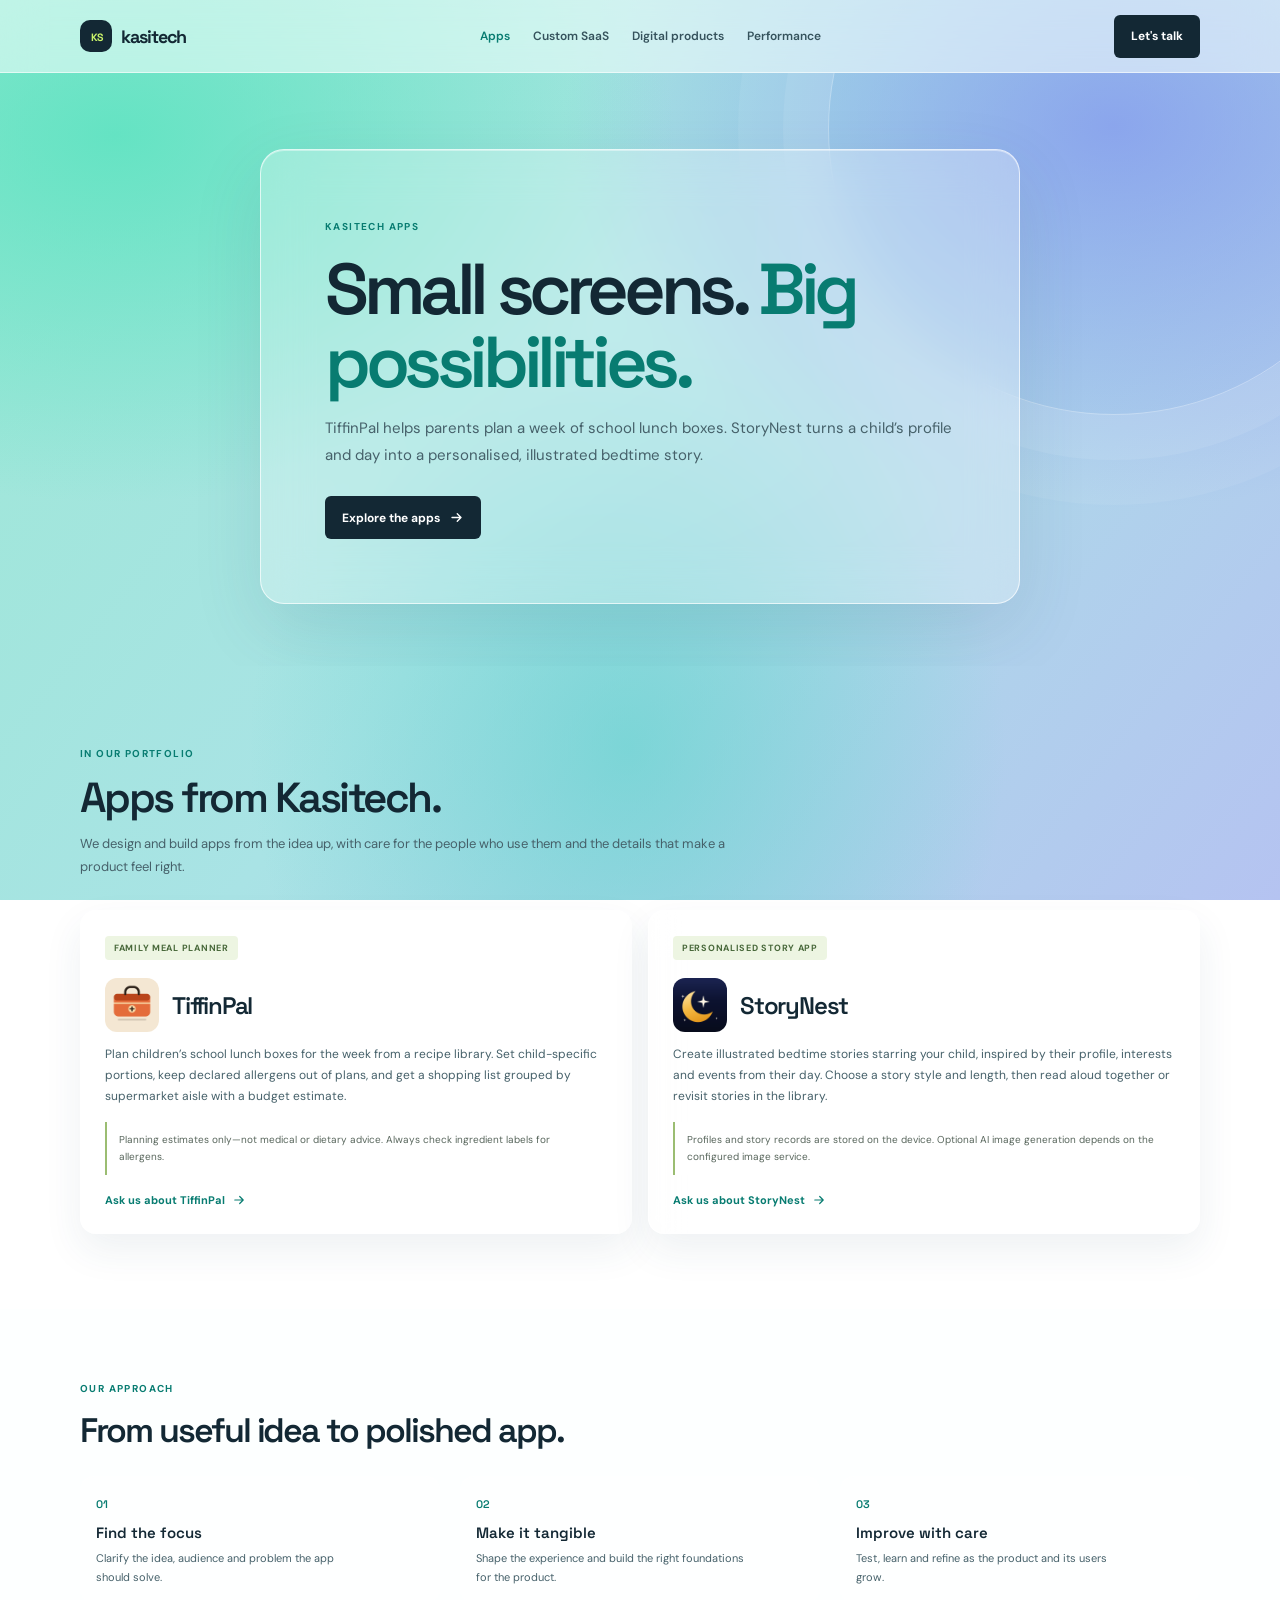
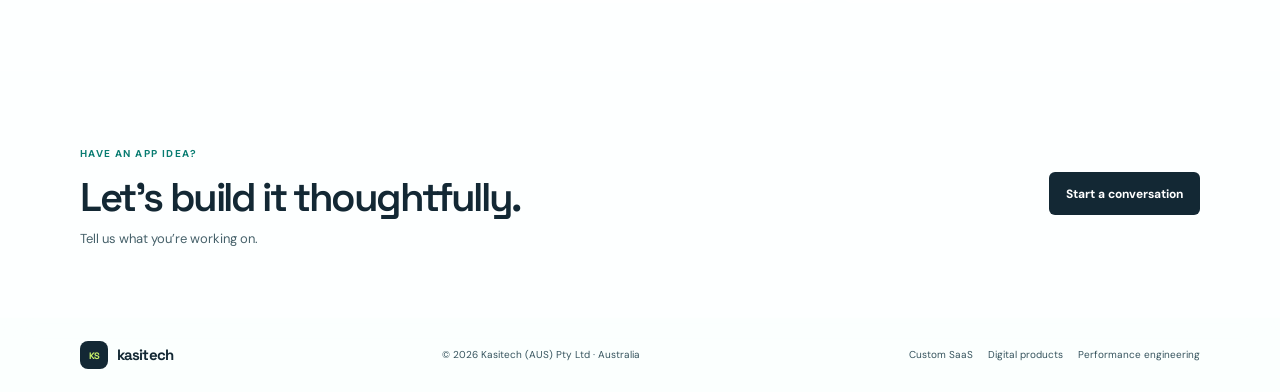
==== apps.html @ 49cd6cae "Redesign Kasitech website Co-authored-by: Copilot <223556219+Copilot@users.noreply.github.com>" ====
<!DOCTYPE html>
<html lang="en">
<head>
<meta charset="UTF-8">
<meta name="viewport" content="width=device-width, initial-scale=1.0">
<title>TiffinPal &amp; StoryNest Apps | Kasitech</title>
<meta name="description" content="Plan a week of children's school lunches with TiffinPal, or create personalised illustrated bedtime stories with StoryNest.">
<meta name="theme-color" content="#9be8d4">
<link rel="icon" type="image/png" href="favicon.png">
<link rel="preconnect" href="https://fonts.googleapis.com">
<link rel="preconnect" href="https://fonts.gstatic.com" crossorigin>
<link href="https://fonts.googleapis.com/css2?family=DM+Sans:wght@400;500;600;700&family=Space+Grotesk:wght@400;500;600;700&display=swap" rel="stylesheet">
<link rel="stylesheet" href="portfolio.css">
</head>
<body>
<header>
    <nav class="nav shell" aria-label="Main navigation">
        <a class="brand" href="index.html"><span class="brand-mark" aria-hidden="true"><svg viewBox="0 0 40 40"><text x="20" y="27" text-anchor="middle" fill="currentColor" font-family="Space Grotesk, sans-serif" font-size="17" font-weight="700" letter-spacing="-1.5">KS</text></svg></span>kasitech</a>
        <div class="nav-links">
            <a href="apps.html" aria-current="page">Apps</a>
            <a href="custom-saas.html">Custom SaaS</a>
            <a href="digital-products.html">Digital products</a>
            <a href="performance.html">Performance</a>
        </div>
        <a class="button" href="index.html#contact">Let's talk</a>
    </nav>
</header>
<main>
    <section class="hero">
        <div class="shell hero-inner">
            <span class="eyebrow">Kasitech apps</span>
            <h1>Small screens. <span>Big possibilities.</span></h1>
            <p>TiffinPal helps parents plan a week of school lunch boxes. StoryNest turns a child’s profile and day into a personalised, illustrated bedtime story.</p>
            <a class="button" href="#portfolio">Explore the apps
                <svg viewBox="0 0 20 20" fill="none" aria-hidden="true"><path d="M4 10h12m-5-5 5 5-5 5" stroke="currentColor" stroke-width="1.8" stroke-linecap="round" stroke-linejoin="round"/></svg>
            </a>
        </div>
    </section>
    <section class="section" id="portfolio">
        <div class="shell">
            <div class="section-heading">
                <span class="eyebrow">In our portfolio</span>
                <h2>Apps from Kasitech.</h2>
                <p>We design and build apps from the idea up, with care for the people who use them and the details that make a product feel right.</p>
            </div>
            <div class="product-grid">
                <article class="product-card">
                    <span class="product-label">Family meal planner</span>
                    <div class="product-brand"><img src="assets/products/tiffinpal.png" alt="TiffinPal app icon"><h3>TiffinPal</h3></div>
                    <p>Plan children’s school lunch boxes for the week from a recipe library. Set child-specific portions, keep declared allergens out of plans, and get a shopping list grouped by supermarket aisle with a budget estimate.</p>
                    <div class="product-note">Planning estimates only—not medical or dietary advice. Always check ingredient labels for allergens.</div>
                    <a href="index.html?product=TiffinPal#contact">Ask us about TiffinPal
                        <svg viewBox="0 0 20 20" fill="none" aria-hidden="true"><path d="M4 10h12m-5-5 5 5-5 5" stroke="currentColor" stroke-width="1.7" stroke-linecap="round" stroke-linejoin="round"/></svg>
                    </a>
                </article>
                <article class="product-card">
                    <span class="product-label">Personalised story app</span>
                    <div class="product-brand"><img src="assets/products/storynest.png" alt="StoryNest app icon"><h3>StoryNest</h3></div>
                    <p>Create illustrated bedtime stories starring your child, inspired by their profile, interests and events from their day. Choose a story style and length, then read aloud together or revisit stories in the library.</p>
                    <div class="product-note">Profiles and story records are stored on the device. Optional AI image generation depends on the configured image service.</div>
                    <a href="index.html?product=StoryNest#contact">Ask us about StoryNest
                        <svg viewBox="0 0 20 20" fill="none" aria-hidden="true"><path d="M4 10h12m-5-5 5 5-5 5" stroke="currentColor" stroke-width="1.7" stroke-linecap="round" stroke-linejoin="round"/></svg>
                    </a>
                </article>
            </div>
        </div>
    </section>
    <section class="approach">
        <div class="shell">
            <span class="eyebrow">Our approach</span>
            <h2>From useful idea to polished app.</h2>
            <div class="steps">
                <div class="step"><span>01</span><h3>Find the focus</h3><p>Clarify the idea, audience and problem the app should solve.</p></div>
                <div class="step"><span>02</span><h3>Make it tangible</h3><p>Shape the experience and build the right foundations for the product.</p></div>
                <div class="step"><span>03</span><h3>Improve with care</h3><p>Test, learn and refine as the product and its users grow.</p></div>
            </div>
        </div>
    </section>
    <section class="contact">
        <div class="shell contact-inner">
            <div><span class="eyebrow">Have an app idea?</span><h2>Let's build it thoughtfully.</h2><p>Tell us what you’re working on.</p></div>
            <a class="button" href="index.html#contact">Start a conversation</a>
        </div>
    </section>
</main>
<footer><div class="shell footer-inner">
    <a class="brand footer-brand" href="index.html"><span class="brand-mark" aria-hidden="true"><svg viewBox="0 0 40 40"><text x="20" y="27" text-anchor="middle" fill="currentColor" font-family="Space Grotesk, sans-serif" font-size="17" font-weight="700" letter-spacing="-1.5">KS</text></svg></span>kasitech</a>
    <span class="footer-note">© 2026 Kasitech (AUS) Pty Ltd · Australia</span>
    <div class="footer-links"><a href="custom-saas.html">Custom SaaS</a><a href="digital-products.html">Digital products</a><a href="performance.html">Performance engineering</a></div>
</div></footer>
</body>
</html>
---- portfolio.css ----
:root {
    --ink: #132834;
    --muted: #46616a;
    --paper: #9be8d4;
    --white: #fff;
    --green: #c9f36a;
    --green-dark: #087c71;
    --line: rgba(255, 255, 255, .66);
    --display: "Space Grotesk", sans-serif;
    --body: "DM Sans", sans-serif;
}

* { box-sizing: border-box; }
html { scroll-behavior: smooth; }
body {
    margin: 0;
    color: var(--ink);
    background:
        radial-gradient(ellipse at 9% 15%, rgba(84, 226, 189, .78), transparent 34%),
        radial-gradient(ellipse at 87% 14%, rgba(126, 145, 238, .72), transparent 35%),
        radial-gradient(ellipse at 49% 83%, rgba(94, 210, 204, .62), transparent 41%),
        linear-gradient(128deg, #9be8d4 0%, #a9e3e5 47%, #b5c3f1 100%);
    background-attachment: fixed;
    font-family: var(--body);
    -webkit-font-smoothing: antialiased;
}
a { color: inherit; }
.shell { width: min(1120px, calc(100% - 48px)); margin: 0 auto; }
header {
    position: sticky;
    top: 0;
    z-index: 5;
    border-bottom: 1px solid rgba(255, 255, 255, .58);
    background: rgba(245, 255, 253, .57);
    backdrop-filter: blur(20px);
    -webkit-backdrop-filter: blur(20px);
}
.nav { min-height: 72px; display: flex; align-items: center; justify-content: space-between; gap: 20px; }
.brand {
    display: inline-flex;
    align-items: center;
    gap: 9px;
    color: var(--ink);
    font: 700 18px var(--display);
    letter-spacing: -.06em;
    text-decoration: none;
}
.brand-mark { width: 32px; height: 32px; display: grid; place-items: center; border-radius: 10px; color: var(--green); background: var(--ink); }
.brand-mark svg { width: 25px; height: 25px; }
.nav-links { display: flex; flex-wrap: wrap; align-items: center; gap: 23px; }
.nav-links a { color: #35525c; font-size: 12px; font-weight: 600; text-decoration: none; }
.nav-links a:hover, .nav-links a[aria-current="page"] { color: var(--green-dark); }
.button {
    min-height: 43px;
    display: inline-flex;
    align-items: center;
    justify-content: center;
    gap: 9px;
    padding: 0 17px;
    border-radius: 6px;
    color: var(--white);
    background: var(--ink);
    font-size: 12px;
    font-weight: 700;
    text-decoration: none;
    transition: transform .2s ease, background .2s ease;
}
.button:hover { transform: translateY(-2px); background: #2b4237; }
.button svg { width: 15px; height: 15px; }
.eyebrow { color: var(--green-dark); font-size: 10px; font-weight: 700; letter-spacing: .14em; text-transform: uppercase; }
.hero { position: relative; overflow: hidden; padding: 76px 0 62px; }
.hero-inner {
    padding: clamp(30px, 6vw, 64px);
    border: 1px solid rgba(255, 255, 255, .68);
    border-radius: 24px;
    background: rgba(255, 255, 255, .28);
    box-shadow: 0 24px 70px rgba(38, 74, 103, .12), inset 0 1px 0 rgba(255, 255, 255, .4);
    backdrop-filter: blur(24px);
    -webkit-backdrop-filter: blur(24px);
}
.hero::after {
    position: absolute;
    top: -230px;
    right: -120px;
    width: 570px;
    height: 570px;
    border: 1px solid rgba(255, 255, 255, .35);
    border-radius: 50%;
    box-shadow: 0 0 0 45px rgba(255, 255, 255, .08), 0 0 0 90px rgba(255, 255, 255, .06);
    content: "";
}
.hero-inner { position: relative; z-index: 1; max-width: 760px; }
.hero h1 {
    margin: 18px 0 17px;
    font: 600 clamp(45px, 7vw, 72px)/1.01 var(--display);
    letter-spacing: -.075em;
}
.hero h1 span { color: #087c71; }
.hero p { max-width: 630px; margin: 0; color: var(--muted); font-size: 15px; line-height: 1.8; }
.hero .button { margin-top: 27px; }
.section { padding: 75px 0; }
.section-heading { max-width: 660px; margin-bottom: 32px; }
.section-heading h2 { margin: 13px 0 10px; font: 600 clamp(30px, 4vw, 42px)/1.1 var(--display); letter-spacing: -.06em; }
.section-heading p { margin: 0; color: var(--muted); font-size: 13px; line-height: 1.8; }
.product-grid { display: grid; grid-template-columns: repeat(2, 1fr); gap: 16px; }
.product-card {
    min-height: 245px;
    padding: 24px;
    border: 1px solid rgba(255, 255, 255, .8);
    border-radius: 16px;
    background: rgba(255, 255, 255, .36);
    box-shadow: 0 16px 38px rgba(38, 74, 103, .08);
    backdrop-filter: blur(20px);
    -webkit-backdrop-filter: blur(20px);
}
.product-label { display: inline-block; padding: 6px 9px; border-radius: 4px; color: #48683a; background: #edf5e2; font-size: 9px; font-weight: 700; letter-spacing: .08em; text-transform: uppercase; }
.product-brand { display: flex; align-items: center; gap: 13px; margin: 18px 0 12px; }
.product-brand img { width: 54px; height: 54px; flex: 0 0 54px; border-radius: 12px; object-fit: cover; }
.product-brand h3 { margin: 0; font: 600 24px var(--display); letter-spacing: -.05em; }
.product-card p { margin: 0; color: var(--muted); font-size: 12px; line-height: 1.75; }
.product-note { margin-top: 15px; padding: 10px 12px; border-left: 2px solid #9bbd72; color: #58665c; background: rgba(255, 255, 255, .38); font-size: 10px; line-height: 1.65; }
.product-card a { display: inline-flex; align-items: center; gap: 7px; margin-top: 18px; color: var(--green-dark); font-size: 11px; font-weight: 700; text-decoration: none; }
.product-card a:hover { text-decoration: underline; }
.product-card a svg { width: 14px; height: 14px; }
.product-links { display: flex; flex-wrap: wrap; align-items: center; gap: 9px 16px; margin-top: 18px; }
.product-card .product-links a { margin-top: 0; }
.product-card .product-links .product-website-link { padding: 7px 10px; border: 1px solid rgba(255, 255, 255, .86); border-radius: 999px; background: rgba(255, 255, 255, .38); }
.product-card .product-links .product-website-link:hover { background: rgba(255, 255, 255, .68); text-decoration: none; }
.single-card { max-width: 620px; }
.service-grid { display: grid; grid-template-columns: repeat(2, 1fr); gap: 16px; }
.service-card {
    display: flex;
    min-height: 230px;
    flex-direction: column;
    padding: 23px;
    border: 1px solid rgba(255, 255, 255, .8);
    border-radius: 16px;
    background: rgba(255, 255, 255, .36);
    box-shadow: 0 16px 38px rgba(38, 74, 103, .08);
    backdrop-filter: blur(20px);
    -webkit-backdrop-filter: blur(20px);
    text-decoration: none;
    transition: transform .2s ease, box-shadow .2s ease, border-color .2s ease;
}
.service-card:hover { transform: translateY(-3px); border-color: rgba(255, 255, 255, .98); background: rgba(255, 255, 255, .5); box-shadow: 0 18px 42px rgba(38, 74, 103, .14); }
.service-card-top { display: flex; align-items: center; justify-content: space-between; }
.service-number { color: #527b3d; font: 600 12px var(--display); }
.service-kind { color: #77827a; font-size: 9px; font-weight: 700; letter-spacing: .1em; text-transform: uppercase; }
.service-card h3 { margin: 20px 0 8px; font: 600 21px var(--display); letter-spacing: -.045em; }
.service-card p { margin: 0; color: var(--muted); font-size: 12px; line-height: 1.75; }
.service-link { display: flex; align-items: center; justify-content: space-between; gap: 10px; margin-top: auto; padding-top: 20px; color: var(--green-dark); font-size: 11px; font-weight: 700; }
.service-link svg { width: 15px; height: 15px; transition: transform .2s ease; }
.service-card:hover .service-link svg { transform: translateX(3px); }
.tools-strip { display: flex; flex-wrap: wrap; gap: 9px; margin-top: 26px; }
.tools-strip span { padding: 8px 11px; border: 1px solid rgba(255, 255, 255, .7); border-radius: 999px; color: #294850; background: rgba(255, 255, 255, .28); font-size: 10px; backdrop-filter: blur(12px); }
.approach { padding: 66px 0; color: var(--ink); border-top: 1px solid rgba(255, 255, 255, .45); border-bottom: 1px solid rgba(255, 255, 255, .45); background: rgba(244, 255, 253, .24); backdrop-filter: blur(16px); }
.approach h2 { margin: 12px 0 24px; font: 600 34px var(--display); letter-spacing: -.06em; }
.approach .eyebrow { color: var(--green-dark); }
.steps { display: grid; grid-template-columns: repeat(3, 1fr); gap: 20px; }
.step { padding: 15px; border: 1px solid rgba(255, 255, 255, .72); border-radius: 14px; background: rgba(255, 255, 255, .3); }
.step span { color: var(--green-dark); font: 600 11px var(--display); }
.step h3 { margin: 10px 0 7px; font: 600 15px var(--display); }
.step p { max-width: 270px; margin: 0; color: var(--muted); font-size: 11px; line-height: 1.7; }
.contact { padding: 70px 0; border-top: 1px solid rgba(255, 255, 255, .48); background: rgba(245, 255, 253, .24); }
.contact-inner { display: flex; align-items: center; justify-content: space-between; gap: 25px; }
.contact h2 { margin: 10px 0 7px; font: 600 clamp(29px, 4vw, 40px) var(--display); letter-spacing: -.06em; }
.contact p { margin: 0; color: var(--muted); font-size: 13px; }
footer { padding: 23px 0; color: #35535d; border-top: 1px solid rgba(255, 255, 255, .5); background: rgba(242, 255, 252, .32); backdrop-filter: blur(16px); }
.footer-inner { display: flex; align-items: center; justify-content: space-between; gap: 18px; }
.footer-brand { color: var(--ink); font-size: 15px; }
.footer-brand .brand-mark { width: 28px; height: 28px; border-radius: 8px; }
.footer-brand .brand-mark svg { width: 22px; height: 22px; }
.footer-note { font-size: 10px; }
.footer-links { display: flex; flex-wrap: wrap; gap: 15px; }
.footer-links a { color: #35535d; font-size: 10px; text-decoration: none; }
.footer-links a:hover { color: var(--green-dark); }
@media (max-width: 760px) {
    .nav { min-height: 66px; flex-wrap: wrap; padding: 12px 0; }
    .nav-links { order: 3; width: 100%; gap: 15px; }
    .nav-links a { font-size: 11px; }
    .hero { padding: 68px 0; }
    .product-grid { grid-template-columns: 1fr; }
    .service-grid { grid-template-columns: 1fr; }
    .steps { grid-template-columns: 1fr; }
    .step p { max-width: 100%; }
    .contact-inner { align-items: flex-start; flex-direction: column; }
    .footer-inner { align-items: flex-start; flex-direction: column; }
}
@media (max-width: 420px) { .shell { width: calc(100% - 32px); } .hero h1 { font-size: 46px; } }
@media (prefers-reduced-motion: reduce) { *, *::before, *::after { scroll-behavior: auto !important; transition-duration: .01ms !important; } }
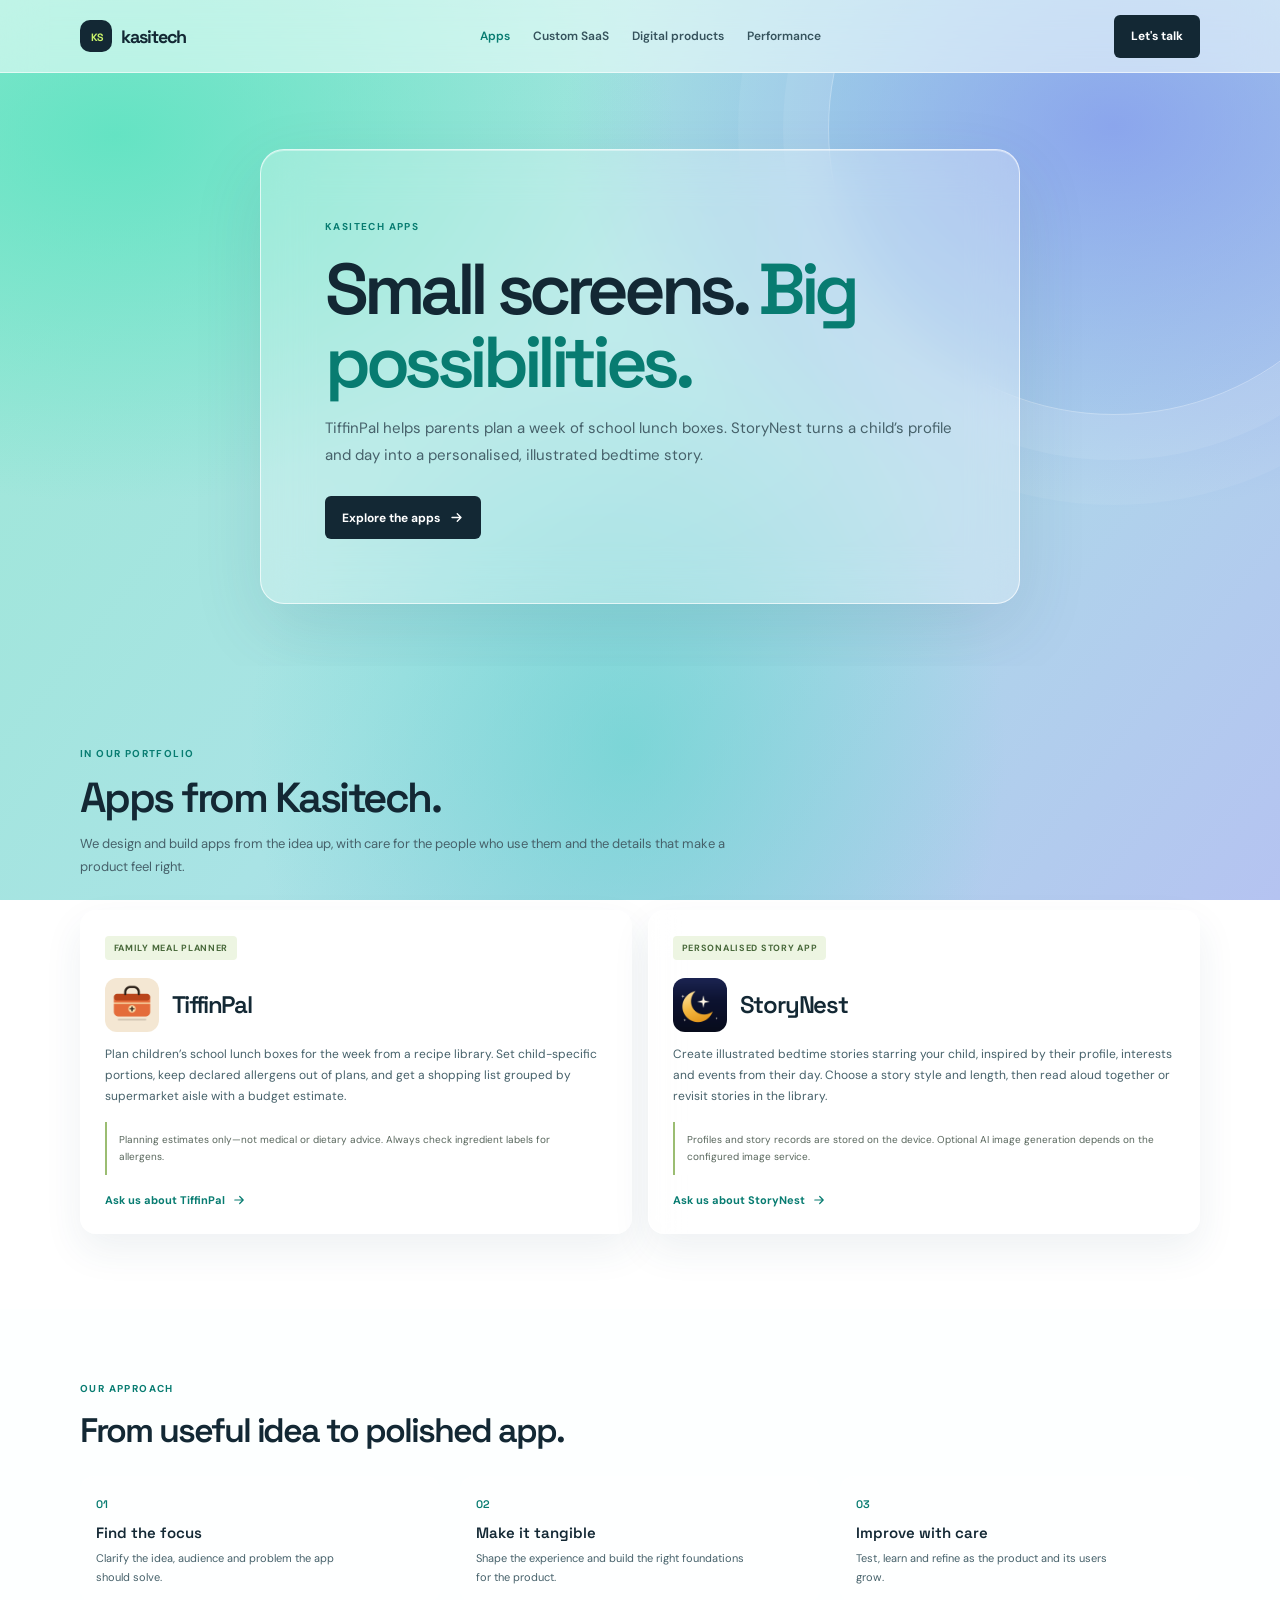
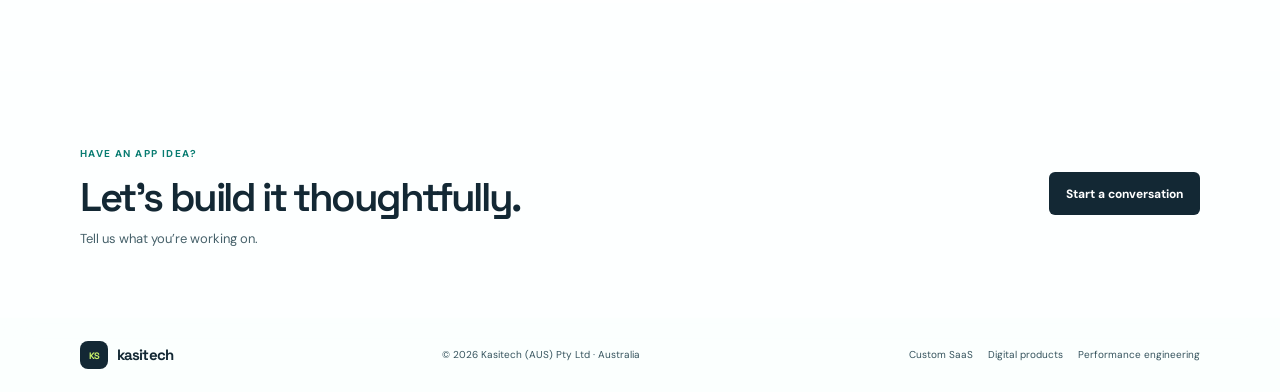
==== commit aa9674c6: "Use canonical clean URLs in sitemap and links" ====
--- a/apps.html
+++ b/apps.html
@@ -15,14 +15,14 @@
 <body>
 <header>
     <nav class="nav shell" aria-label="Main navigation">
-        <a class="brand" href="index.html"><span class="brand-mark" aria-hidden="true"><svg viewBox="0 0 40 40"><text x="20" y="27" text-anchor="middle" fill="currentColor" font-family="Space Grotesk, sans-serif" font-size="17" font-weight="700" letter-spacing="-1.5">KS</text></svg></span>kasitech</a>
+        <a class="brand" href="/"><span class="brand-mark" aria-hidden="true"><svg viewBox="0 0 40 40"><text x="20" y="27" text-anchor="middle" fill="currentColor" font-family="Space Grotesk, sans-serif" font-size="17" font-weight="700" letter-spacing="-1.5">KS</text></svg></span>kasitech</a>
         <div class="nav-links">
-            <a href="apps.html" aria-current="page">Apps</a>
-            <a href="custom-saas.html">Custom SaaS</a>
-            <a href="digital-products.html">Digital products</a>
-            <a href="performance.html">Performance</a>
+            <a href="/apps" aria-current="page">Apps</a>
+            <a href="/custom-saas">Custom SaaS</a>
+            <a href="/digital-products">Digital products</a>
+            <a href="/performance">Performance</a>
         </div>
-        <a class="button" href="index.html#contact">Let's talk</a>
+        <a class="button" href="/#contact">Let's talk</a>
     </nav>
 </header>
 <main>
@@ -49,7 +49,7 @@
                     <div class="product-brand"><img src="assets/products/tiffinpal.png" alt="TiffinPal app icon"><h3>TiffinPal</h3></div>
                     <p>Plan children’s school lunch boxes for the week from a recipe library. Set child-specific portions, keep declared allergens out of plans, and get a shopping list grouped by supermarket aisle with a budget estimate.</p>
                     <div class="product-note">Planning estimates only—not medical or dietary advice. Always check ingredient labels for allergens.</div>
-                    <a href="index.html?product=TiffinPal#contact">Ask us about TiffinPal
+                    <a href="/?product=TiffinPal#contact">Ask us about TiffinPal
                         <svg viewBox="0 0 20 20" fill="none" aria-hidden="true"><path d="M4 10h12m-5-5 5 5-5 5" stroke="currentColor" stroke-width="1.7" stroke-linecap="round" stroke-linejoin="round"/></svg>
                     </a>
                 </article>
@@ -58,7 +58,7 @@
                     <div class="product-brand"><img src="assets/products/storynest.png" alt="StoryNest app icon"><h3>StoryNest</h3></div>
                     <p>Create illustrated bedtime stories starring your child, inspired by their profile, interests and events from their day. Choose a story style and length, then read aloud together or revisit stories in the library.</p>
                     <div class="product-note">Profiles and story records are stored on the device. Optional AI image generation depends on the configured image service.</div>
-                    <a href="index.html?product=StoryNest#contact">Ask us about StoryNest
+                    <a href="/?product=StoryNest#contact">Ask us about StoryNest
                         <svg viewBox="0 0 20 20" fill="none" aria-hidden="true"><path d="M4 10h12m-5-5 5 5-5 5" stroke="currentColor" stroke-width="1.7" stroke-linecap="round" stroke-linejoin="round"/></svg>
                     </a>
                 </article>
@@ -79,14 +79,14 @@
     <section class="contact">
         <div class="shell contact-inner">
             <div><span class="eyebrow">Have an app idea?</span><h2>Let's build it thoughtfully.</h2><p>Tell us what you’re working on.</p></div>
-            <a class="button" href="index.html#contact">Start a conversation</a>
+            <a class="button" href="/#contact">Start a conversation</a>
         </div>
     </section>
 </main>
 <footer><div class="shell footer-inner">
-    <a class="brand footer-brand" href="index.html"><span class="brand-mark" aria-hidden="true"><svg viewBox="0 0 40 40"><text x="20" y="27" text-anchor="middle" fill="currentColor" font-family="Space Grotesk, sans-serif" font-size="17" font-weight="700" letter-spacing="-1.5">KS</text></svg></span>kasitech</a>
+    <a class="brand footer-brand" href="/"><span class="brand-mark" aria-hidden="true"><svg viewBox="0 0 40 40"><text x="20" y="27" text-anchor="middle" fill="currentColor" font-family="Space Grotesk, sans-serif" font-size="17" font-weight="700" letter-spacing="-1.5">KS</text></svg></span>kasitech</a>
     <span class="footer-note">© 2026 Kasitech (AUS) Pty Ltd · Australia</span>
-    <div class="footer-links"><a href="custom-saas.html">Custom SaaS</a><a href="digital-products.html">Digital products</a><a href="performance.html">Performance engineering</a></div>
+    <div class="footer-links"><a href="/custom-saas">Custom SaaS</a><a href="/digital-products">Digital products</a><a href="/performance">Performance engineering</a></div>
 </div></footer>
 </body>
 </html>
